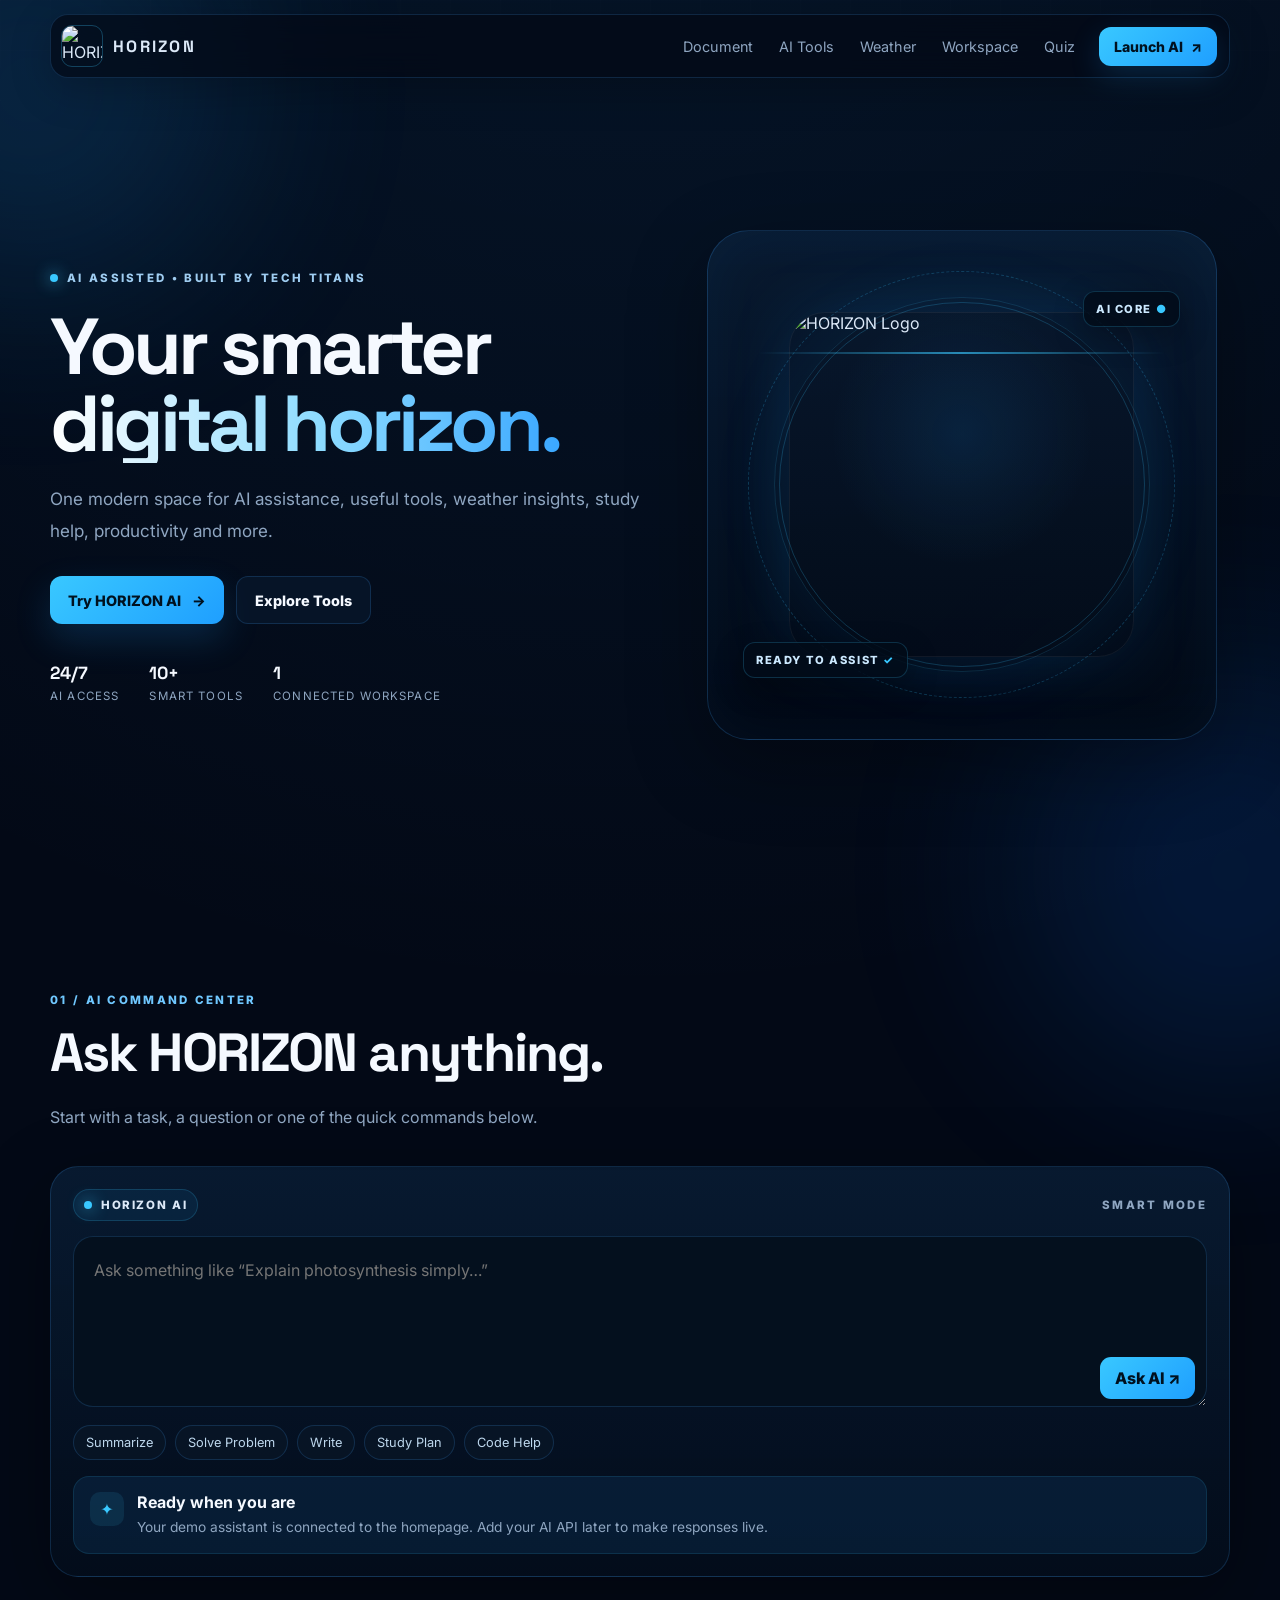
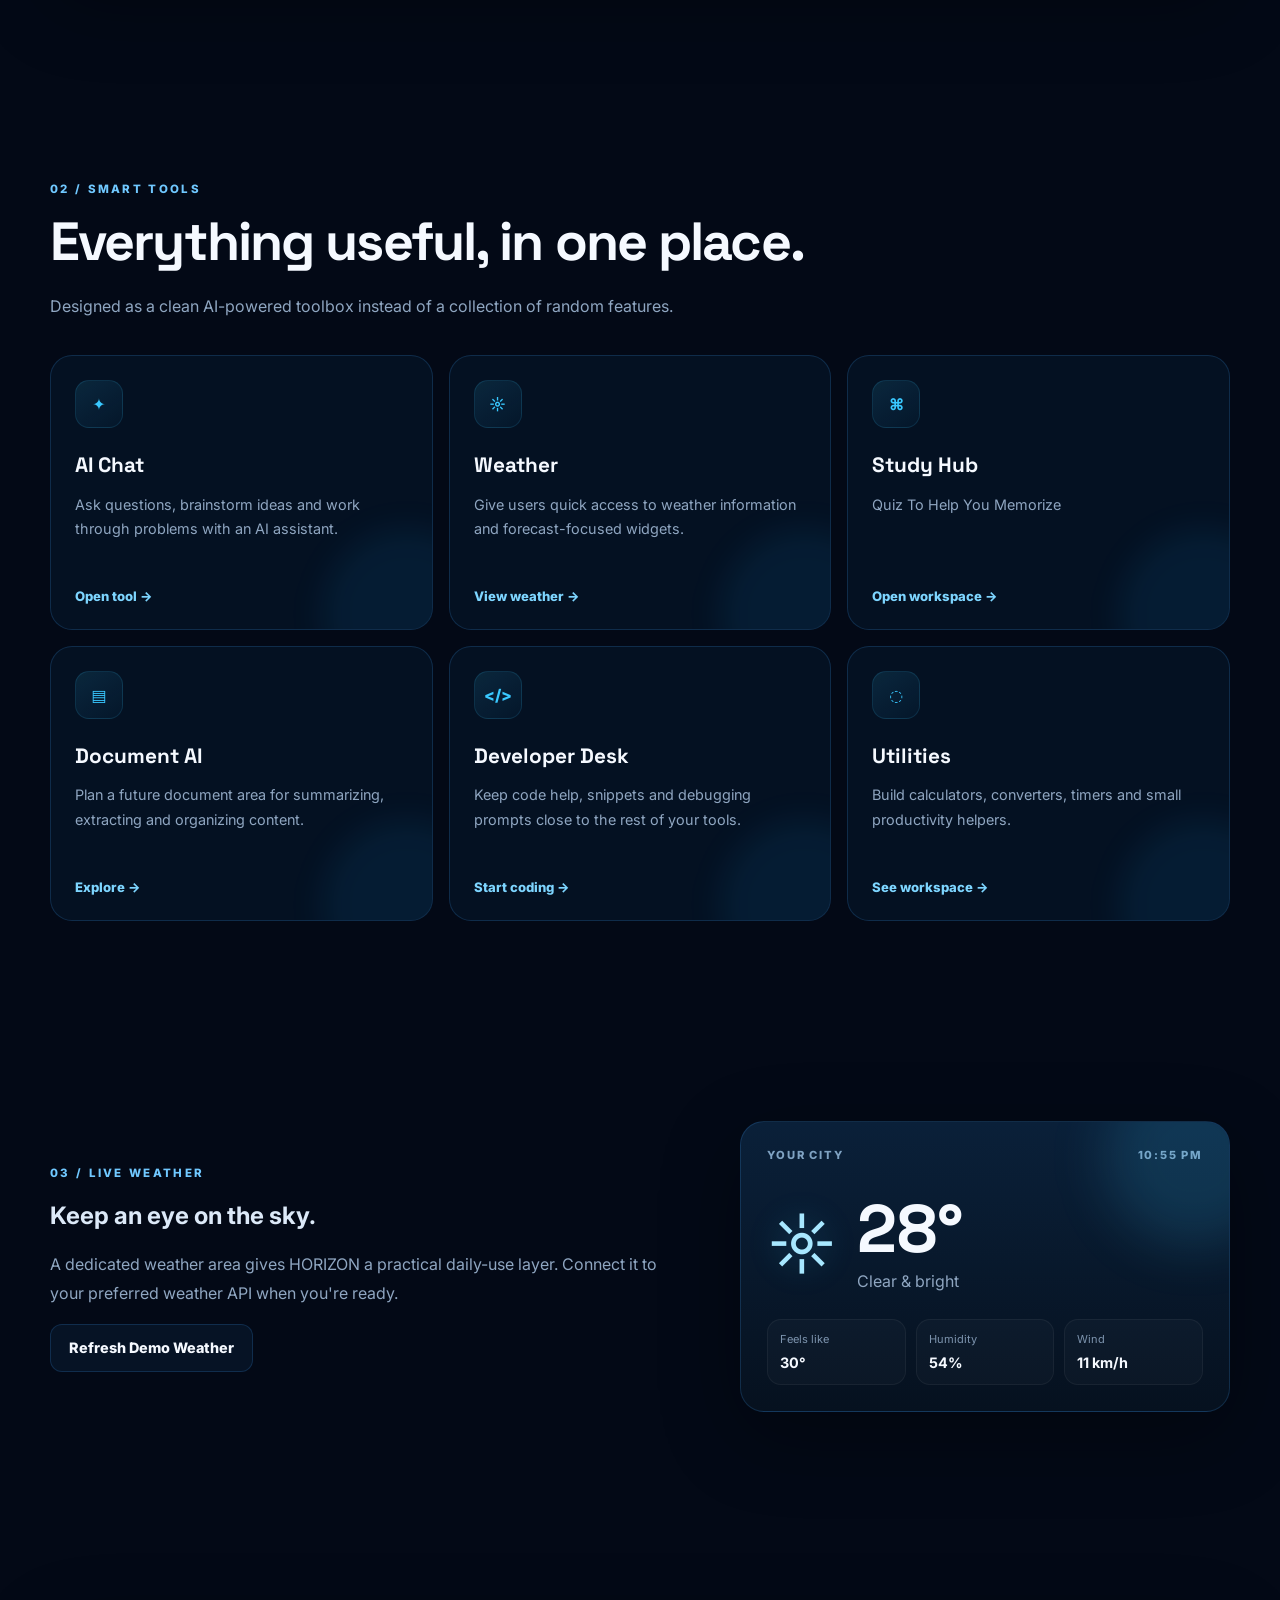
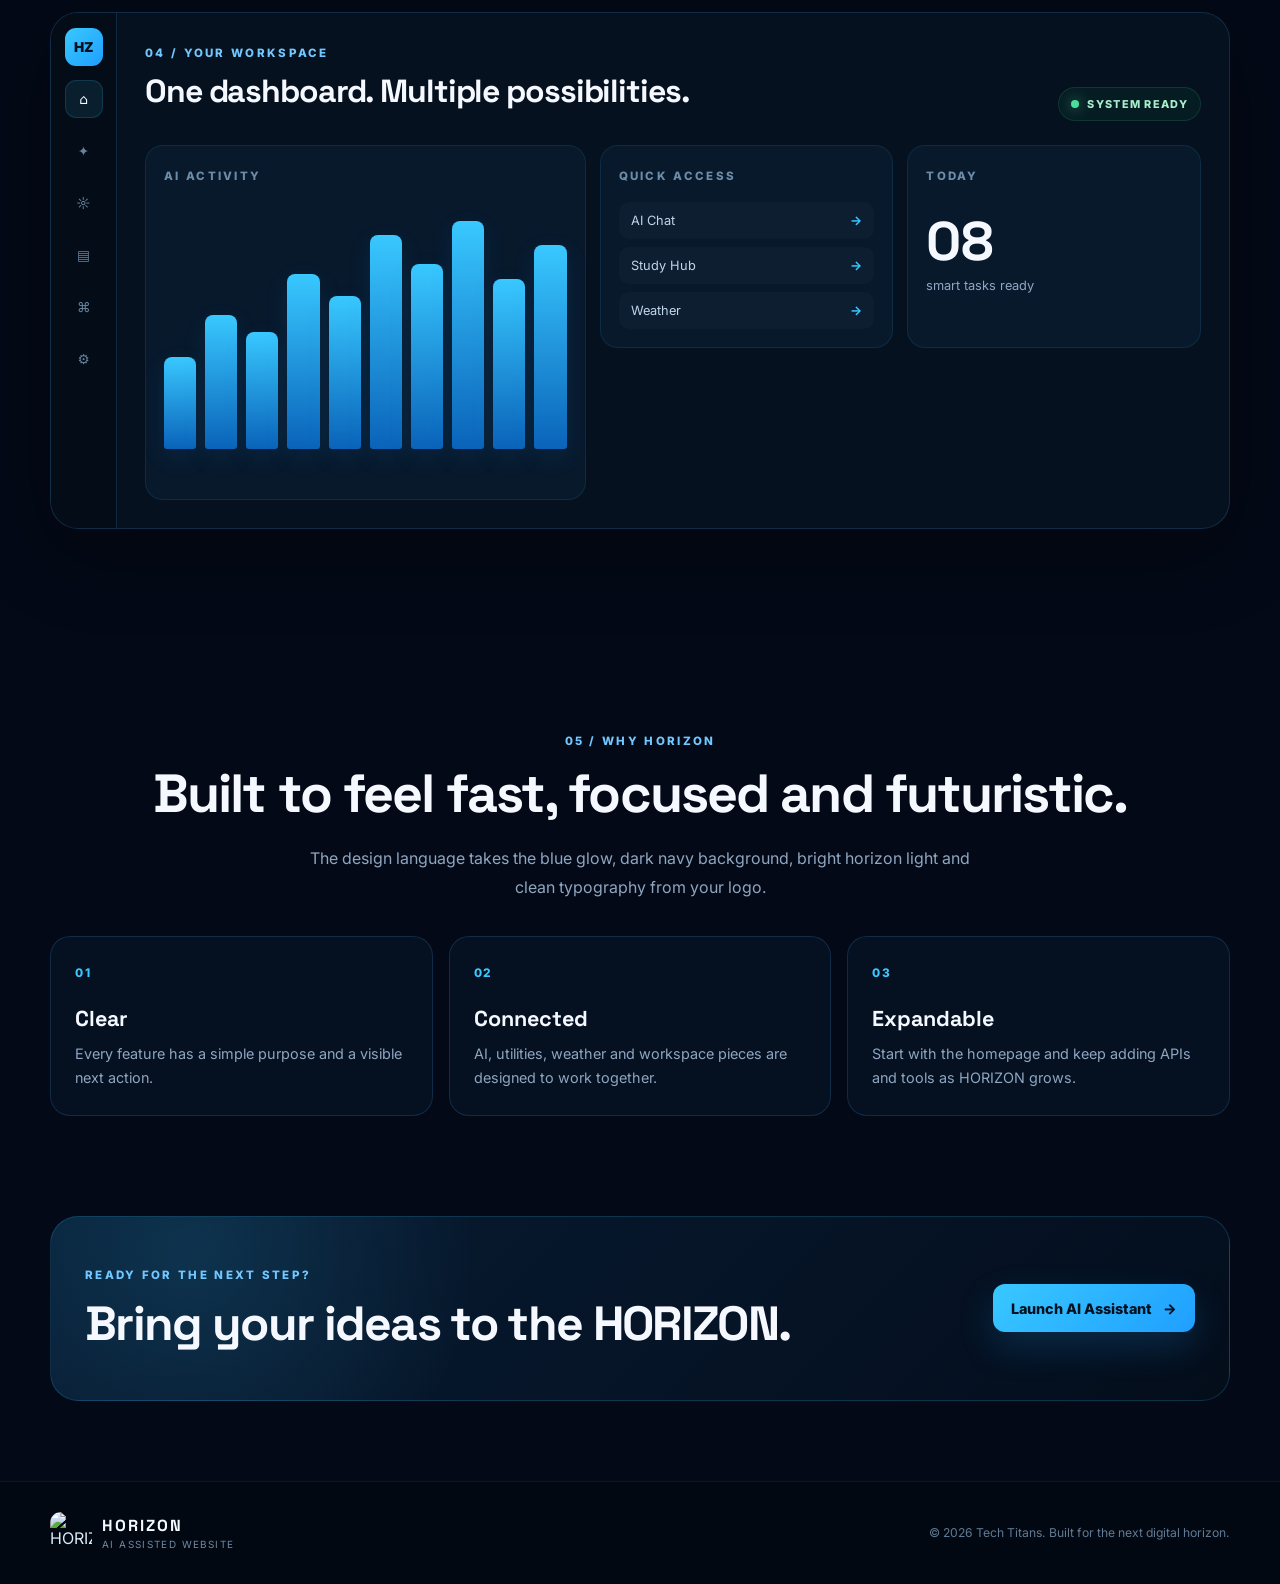
==== index.html @ b5a22b56 "Add files via upload" ====
<!DOCTYPE html>
<html lang="en">
<head>
  <meta charset="UTF-8">
  <meta name="viewport" content="width=device-width, initial-scale=1.0">

  <meta
    name="description"
    content="HORIZON — AI Assisted Website by Tech Titans."
  >

  <title>HORIZON | AI Assisted Website</title>

  <link rel="preconnect" href="https://fonts.googleapis.com">
  <link rel="preconnect" href="https://fonts.gstatic.com" crossorigin>

  <link
    href="https://fonts.googleapis.com/css2?family=Inter:wght@400;500;600;700;800&family=Space+Grotesk:wght@500;600;700&display=swap"
    rel="stylesheet"
  >
  <link rel="icon" type="image/x-icon" href="/Skill Mela/Homepage/Images/Logo.jpg">

  <link rel="stylesheet" href="style.css">
</head>

<body>

  <!-- Background -->
  <div class="page-glow glow-one"></div>
  <div class="page-glow glow-two"></div>
  <div class="grid-overlay"></div>

  <!-- NAVBAR -->
  <header class="navbar">

    <a href="#home" class="brand">
      <img
        src="/Skill Mela/Homepage/Images/Logo.jpg"
        alt="HORIZON Logo"
      >

      <span class="brand-name">
        HORIZON
      </span>
    </a>

    <nav class="nav-links" id="navLinks">

      <a href="/Skill Mela/Document AI/Document.html">Document</a>

      <a href="/Skill Mela/Utilities/Utilities.html">
        AI Tools
      </a>

      <a href="/Skill Mela/Weather/Weather.html">
        Weather
      </a>

      <a href="/Skill Mela/Developer Desk/developer-desk.html">
        Workspace
      </a>

      <a href="/Skill Mela/Study AI/Study.html">
        Quiz
      </a>

    </nav>

    <a href="#assistant" class="nav-cta">
      Launch AI <span>↗</span>
    </a>

    <button
      class="menu-btn"
      id="menuBtn"
      aria-label="Open Menu"
      aria-expanded="false"
    >
      ☰
    </button>

  </header>


  <main>

    <!-- HERO -->
    <section class="hero section-shell" id="home">

      <div class="hero-copy reveal">

        <div class="eyebrow">
          <span class="status-dot"></span>
          AI ASSISTED • BUILT BY TECH TITANS
        </div>

        <h1>
          Your smarter
          <span>digital horizon.</span>
        </h1>

        <p class="hero-text">

          One modern space for AI assistance,
          useful tools, weather insights,
          study help, productivity and more.

        </p>

        <div class="hero-actions">

          <a href="/Skill Mela/ChatBot/ChatBot.html" class="primary-btn">
            Try HORIZON AI
            <span>→</span>
          </a>

          <a href="#tools" class="ghost-btn">
            Explore Tools
          </a>

        </div>

        <div class="mini-stats">

          <div>
            <strong>24/7</strong>
            <span>AI access</span>
          </div>

          <div>
            <strong>10+</strong>
            <span>smart tools</span>
          </div>

          <div>
            <strong>1</strong>
            <span>connected workspace</span>
          </div>

        </div>

      </div>


      <!-- HERO LOGO -->
      <div class="hero-visual reveal delay-1">

        <div class="logo-card">

          <div class="logo-ring ring-one"></div>
          <div class="logo-ring ring-two"></div>

          <img
            src="/Skill Mela/Homepage/Images/Logo.jpg"
            alt="HORIZON Logo"
            class="hero-logo"
          >

          <div class="scan-line"></div>

          <div class="floating-chip chip-top">
            AI CORE <span>●</span>
          </div>

          <div class="floating-chip chip-bottom">
            READY TO ASSIST <span>✓</span>
          </div>

        </div>

      </div>

    </section>


    <!-- AI ASSISTANT -->
    <section class="command-section section-shell" id="assistant">

      <div class="section-heading reveal">

        <span class="section-kicker">
          01 / AI COMMAND CENTER
        </span>

        <h2>
          Ask HORIZON anything.
        </h2>

        <p>
          Start with a task, a question or
          one of the quick commands below.
        </p>

      </div>


      <div class="assistant-card reveal">

        <div class="assistant-top">

          <div class="assistant-badge">

            <span class="pulse-dot"></span>

            HORIZON AI

          </div>

          <span class="model-label">
            SMART MODE
          </span>

        </div>


        <div class="prompt-box">

          <textarea
            id="promptInput"
            rows="3"
            placeholder="Ask something like “Explain photosynthesis simply…”"
          ></textarea>

          <button class="ask-btn" id="askBtn">
            Ask AI <span>↗</span>
          </button>

        </div>


        <div class="quick-prompts">

          <button data-prompt="Summarize a topic for me">
            Summarize
          </button>

          <button data-prompt="Help me solve a math problem">
            Solve Problem
          </button>

          <button data-prompt="Write a professional email">
            Write
          </button>

          <button data-prompt="Generate a study plan">
            Study Plan
          </button>

          <button data-prompt="Explain code line by line">
            Code Help
          </button>

        </div>


        <div class="response-box" id="responseBox">

          <div class="response-icon">
            ✦
          </div>

          <div>

            <strong>
              Ready when you are
            </strong>

            <p>
              Your demo assistant is connected to
              the homepage. Add your AI API later
              to make responses live.
            </p>

          </div>

        </div>

      </div>

    </section>


    <!-- TOOLS -->
    <section class="tools-section section-shell" id="tools">

      <div class="section-heading reveal">

        <span class="section-kicker">
          02 / SMART TOOLS
        </span>

        <h2>
          Everything useful, in one place.
        </h2>

        <p>
          Designed as a clean AI-powered toolbox
          instead of a collection of random features.
        </p>

      </div>


      <div class="tool-grid">

        <article class="tool-card reveal">

          <div class="tool-icon">
            ✦
          </div>

          <h3>
            AI Chat
          </h3>

          <p>
            Ask questions, brainstorm ideas and
            work through problems with an AI assistant.
          </p>

          <a href="/Skill Mela/ChatBot/ChatBot.html">
            Open tool →
          </a>

        </article>


        <article class="tool-card reveal delay-1">

          <div class="tool-icon">
            ☼
          </div>

          <h3>
            Weather
          </h3>

          <p>
            Give users quick access to weather
            information and forecast-focused widgets.
          </p>

          <a href="/Skill Mela/Weather/Weather.html">
            View weather →
          </a>

        </article>


        <article class="tool-card reveal delay-2">

          <div class="tool-icon">
            ⌘
          </div>

          <h3>
            Study Hub
          </h3>

          <p>
            Quiz To Help You Memorize
          </p>

          <a href="/Skill Mela/Study AI/Study.html">
            Open workspace →
          </a>

        </article>


        <article class="tool-card reveal">

          <div class="tool-icon">
            ▤
          </div>

          <h3>
            Document AI
          </h3>

          <p>
            Plan a future document area for summarizing,
            extracting and organizing content.
          </p>

          <a href="/Skill Mela/Document AI/Document.html">
            Explore →
          </a>

        </article>


        <article class="tool-card reveal delay-1">

          <div class="tool-icon">
            &lt;/&gt;
          </div>

          <h3>
            Developer Desk
          </h3>

          <p>
            Keep code help, snippets and debugging
            prompts close to the rest of your tools.
          </p>

          <a href="/Skill Mela/Developer Desk/developer-desk.html">
            Start coding →
          </a>

        </article>


        <article class="tool-card reveal delay-2">

          <div class="tool-icon">
            ◌
          </div>

          <h3>
            Utilities
          </h3>

          <p>
            Build calculators, converters, timers
            and small productivity helpers.
          </p>

          <a href="/Skill Mela/Utilities/Utilities.html">
            See workspace →
          </a>

        </article>

      </div>

    </section>


    <!-- WEATHER -->
    <section class="weather-section section-shell" id="weather">

      <div class="weather-copy reveal">

        <span class="section-kicker">
          03 / LIVE WEATHER
        </span>

        <h2>
          Keep an eye on the sky.
        </h2>

        <p>

          A dedicated weather area gives HORIZON
          a practical daily-use layer.

          Connect it to your preferred weather API
          when you're ready.

        </p>

        <button class="outline-btn" id="weatherDemoBtn">
          Refresh Demo Weather
        </button>

      </div>


      <div class="weather-card reveal delay-1">

        <div class="weather-top">

          <span>
            YOUR CITY
          </span>

          <span id="weatherTime">
            07:29 AM
          </span>

        </div>


        <div class="weather-main">

          <div class="weather-symbol">
            ☼
          </div>

          <div>

            <strong id="tempValue">
              28°
            </strong>

            <p id="conditionValue">
              Clear & bright
            </p>

          </div>

        </div>


        <div class="weather-meta">

          <div>

            <span>
              Feels like
            </span>

            <strong>
              30°
            </strong>

          </div>

          <div>

            <span>
              Humidity
            </span>

            <strong>
              54%
            </strong>

          </div>

          <div>

            <span>
              Wind
            </span>

            <strong>
              11 km/h
            </strong>

          </div>

        </div>

      </div>

    </section>


    <!-- WORKSPACE -->
    <section class="workspace-section section-shell" id="workspace">

      <div class="workspace-panel reveal">


        <div class="workspace-sidebar">

          <div class="workspace-brand">
            HZ
          </div>

          <span class="active">
            ⌂
          </span>

          <span>
            ✦
          </span>

          <span>
            ☼
          </span>

          <span>
            ▤
          </span>

          <span>
            ⌘
          </span>

          <span>
            ⚙
          </span>

        </div>


        <div class="workspace-main">

          <div class="workspace-head">

            <div>

              <span class="section-kicker">
                04 / YOUR WORKSPACE
              </span>

              <h2>
                One dashboard.
                Multiple possibilities.
              </h2>

            </div>

            <div class="live-pill">

              <span></span>

              SYSTEM READY

            </div>

          </div>


          <div class="workspace-grid">


            <div class="dashboard-card large">

              <span class="dashboard-label">
                AI ACTIVITY
              </span>

              <div class="activity-bars">

                <i style="height:38%"></i>
                <i style="height:55%"></i>
                <i style="height:48%"></i>
                <i style="height:72%"></i>
                <i style="height:63%"></i>
                <i style="height:88%"></i>
                <i style="height:76%"></i>
                <i style="height:94%"></i>
                <i style="height:70%"></i>
                <i style="height:84%"></i>

              </div>

            </div>


            <div class="dashboard-card">

              <span class="dashboard-label">
                QUICK ACCESS
              </span>

              <div class="quick-list">

                <span>
                  AI Chat
                  <b>→</b>
                </span>

                <span>
                  Study Hub
                  <b>→</b>
                </span>

                <span>
                  Weather
                  <b>→</b>
                </span>

              </div>

            </div>


            <div class="dashboard-card">

              <span class="dashboard-label">
                TODAY
              </span>

              <strong class="big-number">
                08
              </strong>

              <p>
                smart tasks ready
              </p>

            </div>


          </div>

        </div>

      </div>

    </section>


    <!-- ABOUT -->
    <section class="about-section section-shell" id="about">

      <div class="section-heading centered reveal">

        <span class="section-kicker">
          05 / WHY HORIZON
        </span>

        <h2>
          Built to feel fast,
          focused and futuristic.
        </h2>

        <p>

          The design language takes the blue glow,
          dark navy background, bright horizon light
          and clean typography from your logo.

        </p>

      </div>


      <div class="principles">

        <div class="principle-card reveal">

          <span>
            01
          </span>

          <h3>
            Clear
          </h3>

          <p>
            Every feature has a simple purpose
            and a visible next action.
          </p>

        </div>


        <div class="principle-card reveal delay-1">

          <span>
            02
          </span>

          <h3>
            Connected
          </h3>

          <p>
            AI, utilities, weather and workspace
            pieces are designed to work together.
          </p>

        </div>


        <div class="principle-card reveal delay-2">

          <span>
            03
          </span>

          <h3>
            Expandable
          </h3>

          <p>
            Start with the homepage and keep adding
            APIs and tools as HORIZON grows.
          </p>

        </div>

      </div>

    </section>


    <!-- CTA -->
    <section class="final-cta section-shell reveal">

      <div>

        <span class="section-kicker">
          READY FOR THE NEXT STEP?
        </span>

        <h2>
          Bring your ideas
          to the HORIZON.
        </h2>

      </div>

      <a href="#assistant" class="primary-btn">
        Launch AI Assistant
        <span>→</span>
      </a>

    </section>

  </main>


  <!-- FOOTER -->
  <footer class="footer">

    <div class="footer-inner">

      <div class="footer-brand">

        <img
          src="assets/horizon-logo.jpeg"
          alt="HORIZON Logo"
        >

        <div>

          <strong>
            HORIZON
          </strong>

          <span>
            AI ASSISTED WEBSITE
          </span>

        </div>

      </div>


      <p>
        © 2026 Tech Titans.
        Built for the next digital horizon.
      </p>

    </div>

  </footer>


  <script src="script.js"></script>

</body>
</html>
---- style.css ----
:root {
  --navy: #030916;
  --navy-2: #071426;
  --navy-3: #0a1b31;

  --panel: rgba(8, 24, 45, 0.78);
  --panel-solid: #091a30;

  --blue: #1f9fff;
  --blue-2: #39c8ff;
  --blue-dark: #0a63b9;

  --white: #f5f9ff;
  --text: #dce9f8;
  --muted: #8fa6c1;

  --line: rgba(68, 166, 255, 0.18);

  --shadow:
    0 24px 80px rgba(0, 0, 0, 0.32);
}


* {
  box-sizing: border-box;
}


html {
  scroll-behavior: smooth;
}


body {
  margin: 0;

  font-family:
    Inter,
    system-ui,
    -apple-system,
    BlinkMacSystemFont,
    "Segoe UI",
    sans-serif;

  background:
    radial-gradient(
      circle at 50% -10%,
      rgba(31, 159, 255, 0.10),
      transparent 28%
    ),
    var(--navy);

  color: var(--text);

  overflow-x: hidden;
}


a {
  text-decoration: none;
  color: inherit;
}


button,
textarea {
  font: inherit;
}


button {
  cursor: pointer;
}


/* BACKGROUND */

.page-glow {
  position: fixed;

  width: 420px;
  height: 420px;

  border-radius: 50%;

  filter: blur(100px);

  opacity: 0.15;

  pointer-events: none;

  z-index: -2;
}


.glow-one {
  background: var(--blue);

  top: -120px;
  left: -180px;
}


.glow-two {
  background: #0e73ff;

  bottom: -180px;
  right: -160px;
}


.grid-overlay {
  position: fixed;

  inset: 0;

  z-index: -3;

  opacity: 0.35;

  pointer-events: none;

  background-image:
    linear-gradient(
      rgba(255,255,255,0.025) 1px,
      transparent 1px
    ),
    linear-gradient(
      90deg,
      rgba(255,255,255,0.025) 1px,
      transparent 1px
    );

  background-size: 50px 50px;

  mask-image:
    linear-gradient(
      to bottom,
      black,
      transparent 90%
    );
}


/* NAVBAR */

.navbar {
  position: sticky;

  top: 0;

  z-index: 50;

  display: flex;

  align-items: center;

  gap: 24px;

  width: min(
    1180px,
    calc(100% - 32px)
  );

  margin: 14px auto 0;

  padding: 10px 12px 10px 10px;

  border:
    1px solid var(--line);

  border-radius: 18px;

  background:
    rgba(3, 9, 22, 0.72);

  backdrop-filter:
    blur(18px);

  box-shadow:
    0 12px 40px rgba(0,0,0,0.22);
}


.brand {
  display: flex;

  align-items: center;

  gap: 10px;

  min-width: max-content;
}


.brand img {
  width: 42px;
  height: 42px;

  border-radius: 11px;

  object-fit: cover;

  border:
    1px solid rgba(
      57,
      200,
      255,
      0.28
    );
}


.brand-name {
  font-family:
    "Space Grotesk",
    sans-serif;

  font-size: 1.02rem;

  font-weight: 700;

  letter-spacing: 0.14em;
}


.nav-links {
  display: flex;

  align-items: center;

  gap: 26px;

  margin-left: auto;
}


.nav-links a {
  font-size: 0.9rem;

  color: var(--muted);

  transition: 0.25s ease;
}


.nav-links a:hover {
  color: var(--white);
}


.nav-cta {
  display: inline-flex;

  align-items: center;

  gap: 8px;

  padding: 11px 15px;

  border-radius: 12px;

  color: #00111f;

  background:
    linear-gradient(
      135deg,
      var(--blue-2),
      var(--blue)
    );

  font-weight: 800;

  font-size: 0.88rem;

  box-shadow:
    0 10px 30px
    rgba(31, 159, 255, 0.18);
}


.menu-btn {
  display: none;

  margin-left: auto;

  border: 0;

  background: none;

  color: var(--white);

  font-size: 1.35rem;
}


/* GENERAL */

.section-shell {
  width:
    min(
      1180px,
      calc(100% - 32px)
    );

  margin: 0 auto;
}


/* HERO */

.hero {
  min-height:
    calc(100vh - 90px);

  display: grid;

  grid-template-columns:
    1.05fr
    0.95fr;

  align-items: center;

  gap: 50px;

  padding:
    78px
    0
    75px;
}


.eyebrow,
.section-kicker,
.model-label,
.dashboard-label {
  font-size: 0.72rem;

  font-weight: 800;

  letter-spacing: 0.20em;

  text-transform: uppercase;
}


.eyebrow {
  display: inline-flex;

  align-items: center;

  gap: 9px;

  color: #9fcdf1;
}


.status-dot,
.pulse-dot,
.live-pill span {
  width: 8px;

  height: 8px;

  border-radius: 50%;

  background:
    var(--blue-2);

  box-shadow:
    0 0 16px
    var(--blue-2);
}


.hero h1 {
  margin:
    22px 0
    20px;

  max-width: 720px;

  font-family:
    "Space Grotesk",
    sans-serif;

  font-size:
    clamp(
      3.2rem,
      6.2vw,
      6.3rem
    );

  line-height: 0.98;

  letter-spacing:
    -0.055em;

  color:
    var(--white);
}


.hero h1 span {
  display: block;

  background:
    linear-gradient(
      90deg,
      #ffffff 0%,
      #8edcff 45%,
      #1e96ff 100%
    );

  -webkit-background-clip:
    text;

  background-clip:
    text;

  color: transparent;
}


.hero-text {
  max-width: 650px;

  color:
    var(--muted);

  font-size:
    1.07rem;

  line-height:
    1.85;
}


.hero-actions {
  display: flex;

  gap: 12px;

  flex-wrap: wrap;

  margin-top: 30px;
}


.primary-btn,
.ghost-btn,
.outline-btn {
  display: inline-flex;

  align-items: center;

  justify-content: center;

  gap: 11px;

  min-height: 48px;

  padding:
    0 18px;

  border-radius: 12px;

  font-weight: 800;

  font-size: 0.9rem;

  transition:
    transform 0.25s ease,
    box-shadow 0.25s ease,
    border-color 0.25s ease;
}


.primary-btn {
  background:
    linear-gradient(
      135deg,
      var(--blue-2),
      var(--blue)
    );

  color:
    #00111f;

  box-shadow:
    0 15px 36px
    rgba(31, 159, 255, 0.18);
}


.primary-btn:hover {
  transform:
    translateY(-2px);

  box-shadow:
    0 18px 45px
    rgba(31, 159, 255, 0.28);
}


.ghost-btn,
.outline-btn {
  border:
    1px solid var(--line);

  color:
    var(--white);

  background:
    rgba(9, 25, 47, 0.65);
}


.ghost-btn:hover,
.outline-btn:hover {
  transform:
    translateY(-2px);

  border-color:
    rgba(57, 200, 255, 0.45);
}


.mini-stats {
  display: flex;

  gap: 30px;

  margin-top: 38px;
}


.mini-stats div {
  display: grid;

  gap: 5px;
}


.mini-stats strong {
  font-family:
    "Space Grotesk",
    sans-serif;

  font-size: 1.1rem;

  color:
    var(--white);
}


.mini-stats span {
  font-size: 0.72rem;

  color:
    var(--muted);

  text-transform: uppercase;

  letter-spacing:
    0.10em;
}


/* HERO LOGO */

.hero-visual {
  display: flex;

  justify-content: center;
}


.logo-card {
  position: relative;

  width:
    min(
      510px,
      100%
    );

  aspect-ratio: 1 / 1;

  display: grid;

  place-items: center;

  border:
    1px solid
    rgba(
      62,
      164,
      255,
      0.22
    );

  border-radius: 42px;

  background:
    radial-gradient(
      circle at 50% 40%,
      rgba(31,159,255,0.11),
      transparent 33%
    ),
    linear-gradient(
      180deg,
      rgba(10,28,51,0.85),
      rgba(2,9,21,0.94)
    );

  box-shadow:
    var(--shadow),
    inset 0 0 60px
    rgba(31,159,255,0.05);

  overflow: hidden;
}


.logo-card::before {
  content: "";

  position: absolute;

  inset: 13%;

  border-radius: 50%;

  border:
    1px solid
    rgba(
      57,
      200,
      255,
      0.15
    );

  box-shadow:
    0 0 70px
    rgba(31,159,255,0.08);
}


.logo-ring {
  position: absolute;

  border-radius: 50%;

  border:
    1px solid
    rgba(
      57,
      200,
      255,
      0.22
    );
}


.ring-one {
  width: 72%;

  height: 72%;

  animation:
    spin 18s linear infinite;
}


.ring-two {
  width: 84%;

  height: 84%;

  border-style: dashed;

  animation:
    spin 25s linear infinite reverse;
}


.hero-logo {
  position: relative;

  width: 68%;

  max-width: 380px;

  aspect-ratio: 1 / 1;

  object-fit: cover;

  border-radius: 36px;

  z-index: 3;

  border:
    1px solid
    rgba(255,255,255,0.06);

  box-shadow:
    0 0 70px
    rgba(31,159,255,0.12);
}


.scan-line {
  position: absolute;

  left: 10%;

  right: 10%;

  height: 2px;

  top: 24%;

  z-index: 4;

  background:
    linear-gradient(
      90deg,
      transparent,
      var(--blue-2),
      transparent
    );

  opacity: 0.65;

  animation:
    scan 4.6s
    ease-in-out
    infinite;
}


.floating-chip {
  position: absolute;

  z-index: 5;

  padding:
    10px 12px;

  border:
    1px solid
    rgba(
      57,
      200,
      255,
      0.20
    );

  border-radius: 12px;

  background:
    rgba(
      2,
      12,
      25,
      0.82
    );

  color:
    #cce9ff;

  font-size:
    0.7rem;

  font-weight:
    800;

  letter-spacing:
    0.14em;

  box-shadow:
    0 10px 30px
    rgba(0,0,0,0.25);
}


.floating-chip span {
  color:
    var(--blue-2);
}


.chip-top {
  top: 12%;

  right: 7%;
}


.chip-bottom {
  bottom: 12%;

  left: 7%;
}


/* HEADINGS */

.command-section,
.tools-section,
.weather-section,
.workspace-section,
.about-section {
  padding:
    100px 0;
}


.section-heading {
  margin-bottom: 34px;
}


.section-heading h2,
.workspace-head h2,
.final-cta h2 {
  margin:
    10px 0;

  color:
    var(--white);

  font-family:
    "Space Grotesk",
    sans-serif;

  font-size:
    clamp(
      2rem,
      4.2vw,
      3.65rem
    );

  letter-spacing:
    -0.035em;
}


.section-heading p {
  max-width: 690px;

  color:
    var(--muted);

  line-height:
    1.8;
}


.section-kicker {
  color:
    #70c8ff;
}


.centered {
  text-align: center;
}


.centered p {
  margin-inline:
    auto;
}


/* AI CARD */

.assistant-card {
  border:
    1px solid var(--line);

  border-radius:
    28px;

  padding:
    22px;

  background:
    linear-gradient(
      180deg,
      rgba(9,29,53,0.84),
      rgba(3,13,27,0.94)
    );

  box-shadow:
    var(--shadow);
}


.assistant-top {
  display:
    flex;

  justify-content:
    space-between;

  align-items:
    center;

  gap:
    10px;

  margin-bottom:
    15px;
}


.assistant-badge {
  display:
    inline-flex;

  align-items:
    center;

  gap:
    9px;

  padding:
    8px 10px;

  border-radius:
    999px;

  background:
    rgba(31,159,255,0.08);

  border:
    1px solid
    rgba(57,200,255,0.18);

  font-size:
    0.72rem;

  font-weight:
    800;

  letter-spacing:
    0.14em;
}


.model-label {
  color:
    var(--muted);
}


.prompt-box {
  position:
    relative;
}


.prompt-box textarea {
  width:
    100%;

  resize:
    vertical;

  min-height:
    145px;

  border:
    1px solid var(--line);

  border-radius:
    20px;

  outline:
    none;

  padding:
    20px
    20px
    68px;

  color:
    var(--white);

  background:
    #04101e;

  line-height:
    1.7;
}


.prompt-box textarea:focus {
  border-color:
    rgba(
      57,
      200,
      255,
      0.50
    );

  box-shadow:
    0 0 0 4px
    rgba(
      57,
      200,
      255,
      0.06
    );
}


.ask-btn {
  position:
    absolute;

  right:
    12px;

  bottom:
    12px;

  border:
    0;

  padding:
    11px 15px;

  border-radius:
    11px;

  color:
    #00111f;

  background:
    linear-gradient(
      135deg,
      var(--blue-2),
      var(--blue)
    );

  font-weight:
    800;
}


.quick-prompts {
  display:
    flex;

  flex-wrap:
    wrap;

  gap:
    9px;

  margin-top:
    14px;
}


.quick-prompts button {
  padding:
    9px 12px;

  border-radius:
    999px;

  border:
    1px solid var(--line);

  color:
    #bdd7ed;

  background:
    rgba(
      8,
      22,
      39,
      0.75
    );

  font-size:
    0.8rem;
}


.quick-prompts button:hover {
  border-color:
    rgba(
      57,
      200,
      255,
      0.42
    );

  color:
    var(--white);
}


.response-box {
  display:
    flex;

  gap:
    13px;

  align-items:
    flex-start;

  margin-top:
    16px;

  padding:
    15px 16px;

  border-radius:
    16px;

  background:
    rgba(
      14,
      48,
      83,
      0.42
    );

  border:
    1px solid
    rgba(
      57,
      200,
      255,
      0.12
    );
}


.response-icon {
  width:
    34px;

  height:
    34px;

  display:
    grid;

  place-items:
    center;

  flex: none;

  border-radius:
    10px;

  background:
    rgba(
      57,
      200,
      255,
      0.10
    );

  color:
    var(--blue-2);
}


.response-box strong {
  display:
    block;

  color:
    var(--white);

  margin-bottom:
    4px;
}


.response-box p {
  margin:
    0;

  color:
    var(--muted);

  font-size:
    0.86rem;

  line-height:
    1.6;
}


/* TOOLS */

.tool-grid {
  display:
    grid;

  grid-template-columns:
    repeat(3, 1fr);

  gap:
    16px;
}


.tool-card {
  position:
    relative;

  min-height:
    250px;

  padding:
    24px;

  border:
    1px solid var(--line);

  border-radius:
    22px;

  background:
    rgba(
      7,
      22,
      40,
      0.70
    );

  overflow:
    hidden;

  transition:
    transform 0.28s ease,
    border-color 0.28s ease,
    background 0.28s ease;
}


.tool-card::after {
  content:
    "";

  position:
    absolute;

  width:
    170px;

  height:
    170px;

  border-radius:
    50%;

  right:
    -60px;

  bottom:
    -70px;

  background:
    rgba(
      31,
      159,
      255,
      0.08
    );

  filter:
    blur(16px);
}


.tool-card:hover {
  transform:
    translateY(-5px);

  border-color:
    rgba(
      57,
      200,
      255,
      0.34
    );

  background:
    rgba(
      8,
      27,
      49,
      0.90
    );
}


.tool-icon {
  width:
    48px;

  height:
    48px;

  display:
    grid;

  place-items:
    center;

  border-radius:
    14px;

  background:
    linear-gradient(
      145deg,
      rgba(57,200,255,0.12),
      rgba(31,159,255,0.04)
    );

  color:
    var(--blue-2);

  border:
    1px solid
    rgba(
      57,
      200,
      255,
      0.13
    );

  font-weight:
    800;
}


.tool-card h3 {
  margin:
    24px 0 10px;

  color:
    var(--white);

  font-family:
    "Space Grotesk",
    sans-serif;

  font-size:
    1.3rem;
}


.tool-card p {
  color:
    var(--muted);

  line-height:
    1.7;

  font-size:
    0.9rem;

  min-height:
    78px;
}


.tool-card a {
  color:
    #7dd5ff;

  font-size:
    0.82rem;

  font-weight:
    800;
}


/* WEATHER */

.weather-section {
  display:
    grid;

  grid-template-columns:
    1.15fr
    0.85fr;

  gap:
    28px;

  align-items:
    center;
}


.weather-copy p {
  max-width:
    620px;

  color:
    var(--muted);

  line-height:
    1.8;
}


.weather-card {
  position:
    relative;

  padding:
    26px;

  border-radius:
    24px;

  border:
    1px solid var(--line);

  background:
    linear-gradient(
      180deg,
      #0a2039,
      #06111f
    );

  box-shadow:
    var(--shadow);

  overflow:
    hidden;
}


.weather-card::before {
  content:
    "";

  position:
    absolute;

  width:
    180px;

  height:
    180px;

  border-radius:
    50%;

  right:
    -55px;

  top:
    -55px;

  background:
    rgba(
      57,
      200,
      255,
      0.14
    );

  filter:
    blur(26px);
}


.weather-top,
.weather-main {
  display:
    flex;

  justify-content:
    space-between;

  align-items:
    center;
}


.weather-top {
  color:
    #7fa2c2;

  font-size:
    0.7rem;

  font-weight:
    800;

  letter-spacing:
    0.16em;
}


.weather-main {
  justify-content:
    flex-start;

  gap:
    20px;

  padding:
    34px 0 28px;
}


.weather-symbol {
  font-size:
    4.2rem;

  line-height:
    1;

  color:
    #a7e7ff;

  text-shadow:
    0 0 30px
    rgba(
      57,
      200,
      255,
      0.25
    );
}


.weather-main strong {
  display:
    block;

  font-family:
    "Space Grotesk",
    sans-serif;

  font-size:
    4.2rem;

  color:
    var(--white);

  line-height:
    1;
}


.weather-main p {
  margin:
    8px 0 0;

  color:
    var(--muted);
}


.weather-meta {
  display:
    grid;

  grid-template-columns:
    repeat(3,1fr);

  gap:
    10px;
}


.weather-meta div {
  padding:
    12px;

  border-radius:
    14px;

  background:
    rgba(
      255,
      255,
      255,
      0.025
    );

  border:
    1px solid
    rgba(
      255,
      255,
      255,
      0.05
    );
}


.weather-meta span {
  display:
    block;

  color:
    #7c93ad;

  font-size:
    0.69rem;

  margin-bottom:
    6px;
}


.weather-meta strong {
  color:
    var(--white);

  font-size:
    0.9rem;
}


/* WORKSPACE */

.workspace-panel {
  display:
    grid;

  grid-template-columns:
    66px 1fr;

  min-height:
    450px;

  border:
    1px solid var(--line);

  border-radius:
    28px;

  overflow:
    hidden;

  background:
    #06111f;

  box-shadow:
    var(--shadow);
}


.workspace-sidebar {
  display:
    flex;

  flex-direction:
    column;

  align-items:
    center;

  gap:
    14px;

  padding:
    15px 9px;

  border-right:
    1px solid var(--line);

  background:
    #040c17;
}


.workspace-sidebar span,
.workspace-brand {
  width:
    38px;

  height:
    38px;

  border-radius:
    11px;

  display:
    grid;

  place-items:
    center;

  color:
    #68839f;

  font-size:
    0.85rem;
}


.workspace-brand {
  background:
    linear-gradient(
      135deg,
      var(--blue-2),
      var(--blue)
    );

  color:
    #00111f;

  font-weight:
    900;
}


.workspace-sidebar span.active {
  background:
    rgba(
      57,
      200,
      255,
      0.10
    );

  color:
    var(--white);

  border:
    1px solid
    rgba(
      57,
      200,
      255,
      0.15
    );
}


.workspace-main {
  padding:
    28px;
}


.workspace-head {
  display:
    flex;

  align-items:
    flex-end;

  justify-content:
    space-between;

  gap:
    20px;

  margin-bottom:
    24px;
}


.workspace-head h2 {
  font-size:
    2rem;
}


.live-pill {
  display:
    inline-flex;

  align-items:
    center;

  gap:
    8px;

  padding:
    9px 12px;

  border-radius:
    999px;

  background:
    rgba(
      18,
      161,
      91,
      0.08
    );

  border:
    1px solid
    rgba(
      62,
      204,
      138,
      0.15
    );

  font-size:
    0.68rem;

  letter-spacing:
    0.12em;

  font-weight:
    800;

  color:
    #a7efcc;
}


.live-pill span {
  background:
    #4ade9c;

  box-shadow:
    0 0 14px
    rgba(
      74,
      222,
      156,
      0.7
    );
}


.workspace-grid {
  display:
    grid;

  grid-template-columns:
    1.2fr
    0.8fr
    0.8fr;

  gap:
    14px;
}


.dashboard-card {
  min-height:
    170px;

  padding:
    18px;

  border-radius:
    18px;

  border:
    1px solid
    rgba(
      57,
      200,
      255,
      0.10
    );

  background:
    #08192c;
}


.dashboard-card.large {
  grid-row:
    span 2;

  min-height:
    355px;
}


.dashboard-label {
  color:
    #6d8ca7;
}


.activity-bars {
  height:
    265px;

  display:
    flex;

  align-items:
    flex-end;

  gap:
    9px;

  padding-top:
    22px;
}


.activity-bars i {
  flex:
    1;

  display:
    block;

  border-radius:
    8px 8px 3px 3px;

  background:
    linear-gradient(
      180deg,
      var(--blue-2),
      var(--blue-dark)
    );

  box-shadow:
    0 8px 25px
    rgba(
      31,
      159,
      255,
      0.10
    );
}


.quick-list {
  display:
    grid;

  gap:
    8px;

  margin-top:
    18px;
}


.quick-list span {
  display:
    flex;

  justify-content:
    space-between;

  padding:
    11px 12px;

  border-radius:
    10px;

  background:
    rgba(
      255,
      255,
      255,
      0.02
    );

  color:
    #bfd5e9;

  font-size:
    0.8rem;
}


.quick-list b {
  color:
    var(--blue-2);
}


.big-number {
  display:
    block;

  margin-top:
    22px;

  font-family:
    "Space Grotesk",
    sans-serif;

  color:
    var(--white);

  font-size:
    3.4rem;
}


.dashboard-card p {
  margin:
    2px 0;

  color:
    var(--muted);

  font-size:
    0.8rem;
}


/* ABOUT */

.principles {
  display:
    grid;

  grid-template-columns:
    repeat(3,1fr);

  gap:
    16px;
}


.principle-card {
  padding:
    24px;

  border-radius:
    20px;

  border:
    1px solid var(--line);

  background:
    rgba(
      7,
      22,
      40,
      0.62
    );
}


.principle-card span {
  color:
    var(--blue-2);

  font-size:
    0.74rem;

  font-weight:
    800;

  letter-spacing:
    0.14em;
}


.principle-card h3 {
  margin:
    24px 0 10px;

  color:
    var(--white);

  font-family:
    "Space Grotesk",
    sans-serif;

  font-size:
    1.35rem;
}


.principle-card p {
  margin:
    0;

  color:
    var(--muted);

  line-height:
    1.7;

  font-size:
    0.9rem;
}


/* CTA */

.final-cta {
  display:
    flex;

  align-items:
    center;

  justify-content:
    space-between;

  gap:
    25px;

  padding:
    46px 34px;

  margin-bottom:
    80px;

  border-radius:
    28px;

  border:
    1px solid
    rgba(
      57,
      200,
      255,
      0.18
    );

  background:
    radial-gradient(
      circle at 12% 20%,
      rgba(
        57,
        200,
        255,
        0.14
      ),
      transparent 27%
    ),
    linear-gradient(
      135deg,
      rgba(8,30,54,0.94),
      rgba(4,14,28,0.96)
    );
}


.final-cta h2 {
  margin-bottom:
    0;

  font-size:
    clamp(
      1.8rem,
      3.8vw,
      3rem
    );
}


/* FOOTER */

.footer {
  border-top:
    1px solid
    rgba(
      255,
      255,
      255,
      0.06
    );

  background:
    #020811;
}


.footer-inner {
  width:
    min(
      1180px,
      calc(100% - 32px)
    );

  margin:
    0 auto;

  padding:
    30px 0;

  display:
    flex;

  align-items:
    center;

  justify-content:
    space-between;

  gap:
    20px;
}


.footer-brand {
  display:
    flex;

  align-items:
    center;

  gap:
    10px;
}


.footer-brand img {
  width:
    42px;

  height:
    42px;

  border-radius:
    11px;

  object-fit:
    cover;
}


.footer-brand strong {
  display:
    block;

  font-family:
    "Space Grotesk",
    sans-serif;

  letter-spacing:
    0.12em;

  color:
    var(--white);
}


.footer-brand span {
  display:
    block;

  margin-top:
    2px;

  font-size:
    0.62rem;

  letter-spacing:
    0.14em;

  color:
    #6f8aa6;
}


.footer-inner p {
  margin:
    0;

  color:
    #607a94;

  font-size:
    0.76rem;
}


/* ANIMATION */

.reveal {
  opacity:
    0;

  transform:
    translateY(22px);

  transition:
    opacity 0.7s ease,
    transform 0.7s ease;
}


.reveal.visible {
  opacity:
    1;

  transform:
    none;
}


.delay-1 {
  transition-delay:
    0.1s;
}


.delay-2 {
  transition-delay:
    0.2s;
}


@keyframes spin {

  to {
    transform:
      rotate(360deg);
  }

}


@keyframes scan {

  0%,
  100% {
    transform:
      translateY(0);

    opacity:
      0.2;
  }

  50% {
    transform:
      translateY(230px);

    opacity:
      0.9;
  }

}


/* TABLET */

@media (max-width: 980px) {

  .nav-links {
    gap:
      17px;
  }


  .hero {
    grid-template-columns:
      1fr;

    min-height:
      auto;

    padding-top:
      60px;
  }


  .hero-copy {
    order:
      1;
  }


  .hero-visual {
    order:
      2;
  }


  .logo-card {
    max-width:
      560px;
  }


  .tool-grid {
    grid-template-columns:
      repeat(2,1fr);
  }


  .weather-section {
    grid-template-columns:
      1fr;
  }


  .workspace-grid {
    grid-template-columns:
      repeat(2,1fr);
  }


  .dashboard-card.large {
    grid-column:
      span 2;

    grid-row:
      auto;

    min-height:
      240px;
  }


  .principles {
    grid-template-columns:
      1fr;
  }

}


/* MOBILE */

@media (max-width: 760px) {

  .navbar {
    width:
      calc(100% - 20px);

    border-radius:
      15px;
  }


  .brand-name {
    display:
      none;
  }


  .nav-cta {
    display:
      none;
  }


  .menu-btn {
    display:
      block;
  }


  .nav-links {
    position:
      absolute;

    left:
      10px;

    right:
      10px;

    top:
      64px;

    display:
      none;

    flex-direction:
      column;

    align-items:
      stretch;

    gap:
      0;

    border:
      1px solid var(--line);

    border-radius:
      16px;

    background:
      rgba(
        3,
        9,
        22,
        0.97
      );

    overflow:
      hidden;
  }


  .nav-links.open {
    display:
      flex;
  }


  .nav-links a {
    padding:
      14px;
  }


  .hero h1 {
    font-size:
      clamp(
        2.9rem,
        15vw,
        5rem
      );
  }


  .mini-stats {
    gap:
      18px;

    flex-wrap:
      wrap;
  }


  .tool-grid {
    grid-template-columns:
      1fr;
  }


  .workspace-panel {
    grid-template-columns:
      1fr;
  }


  .workspace-sidebar {
    display:
      none;
  }


  .workspace-main {
    padding:
      20px;
  }


  .workspace-head {
    align-items:
      flex-start;

    flex-direction:
      column;
  }


  .workspace-grid {
    grid-template-columns:
      1fr;
  }


  .dashboard-card.large {
    grid-column:
      auto;
  }


  .final-cta {
    flex-direction:
      column;

    align-items:
      flex-start;

    padding:
      34px 24px;
  }


  .footer-inner {
    flex-direction:
      column;

    align-items:
      flex-start;
  }


  .footer-inner p {
    line-height:
      1.6;
  }

}


/* SMALL MOBILE */

@media (max-width: 520px) {

  .section-shell {
    width:
      min(
        100% - 24px,
        1180px
      );
  }


  .hero {
    padding:
      48px 0;
  }


  .hero-text {
    font-size:
      0.98rem;
  }


  .hero-actions > * {
    width:
      100%;
  }


  .logo-card {
    border-radius:
      30px;
  }


  .hero-logo {
    width:
      74%;

    border-radius:
      26px;
  }


  .floating-chip {
    font-size:
      0.58rem;
  }


  .chip-top {
    right:
      4%;

    top:
      8%;
  }


  .chip-bottom {
    left:
      4%;

    bottom:
      8%;
  }


  .weather-main strong {
    font-size:
      3.6rem;
  }


  .weather-meta {
    grid-template-columns:
      1fr;
  }

}
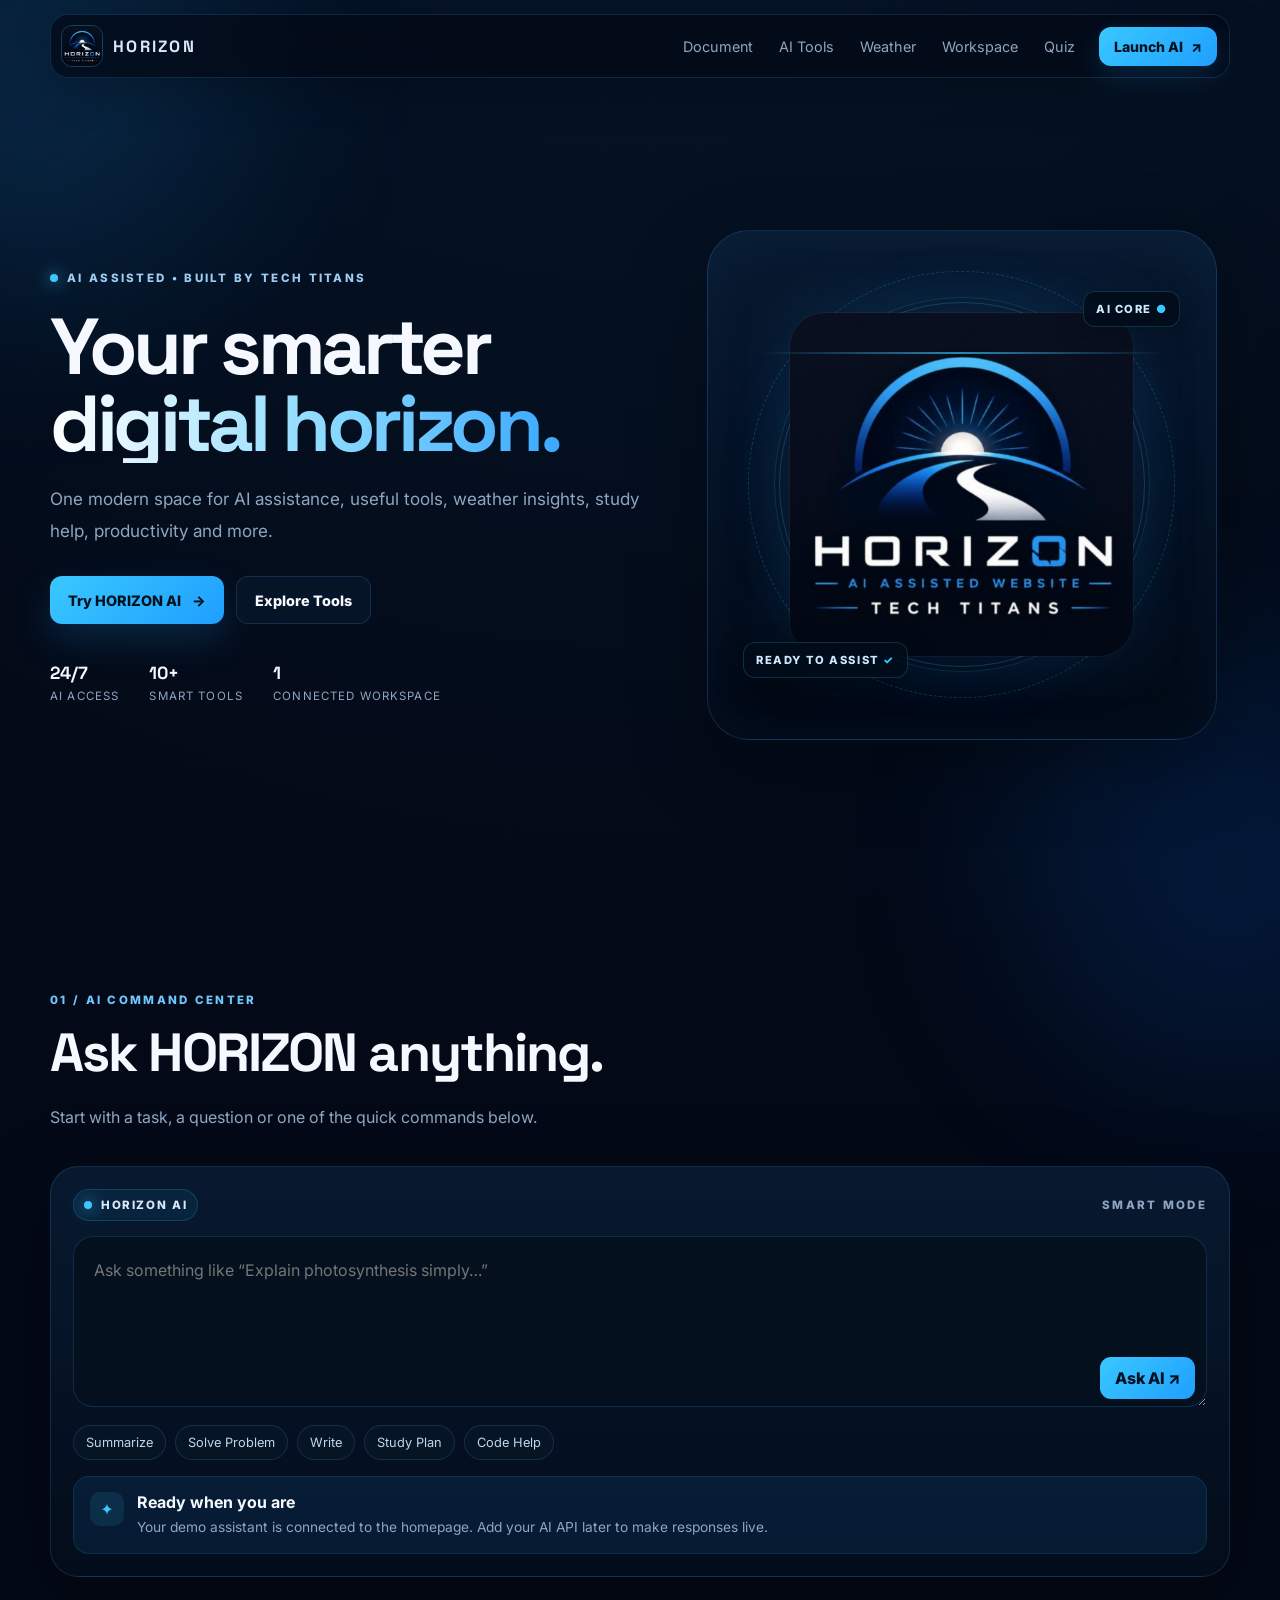
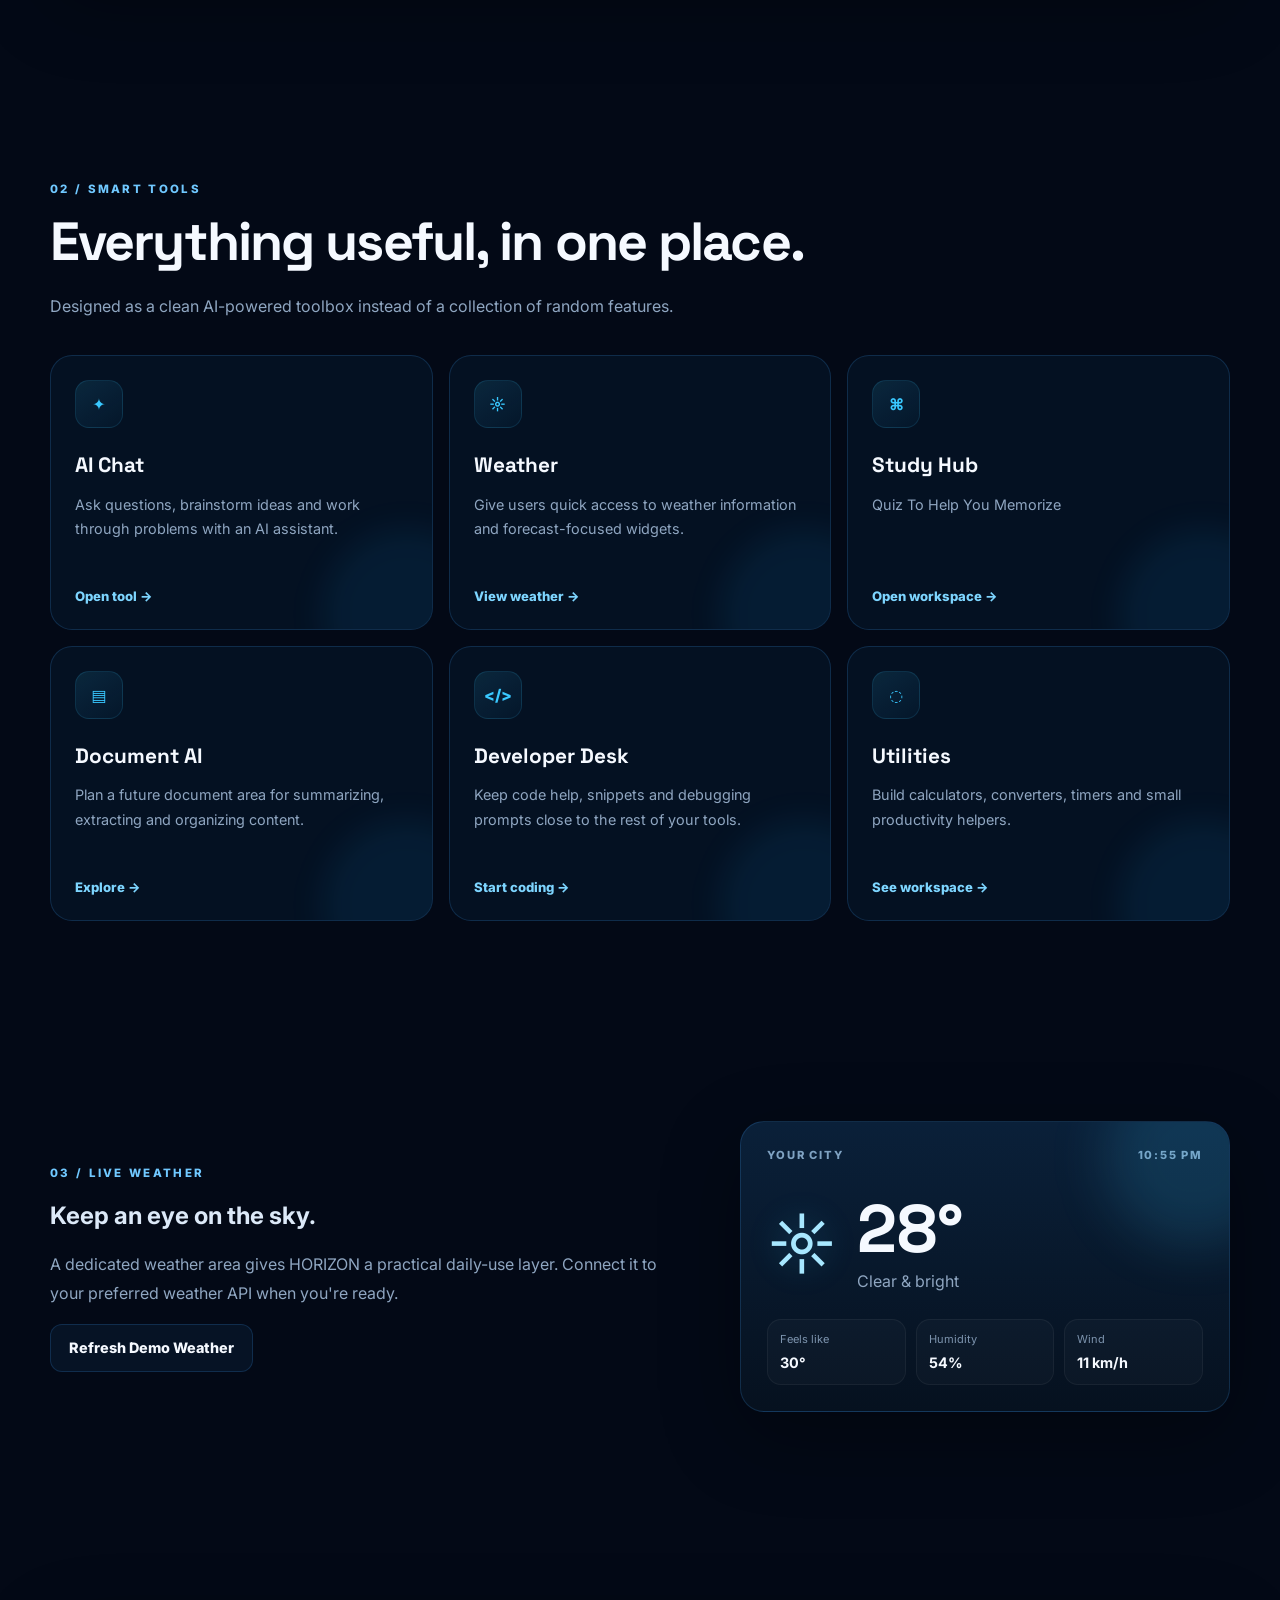
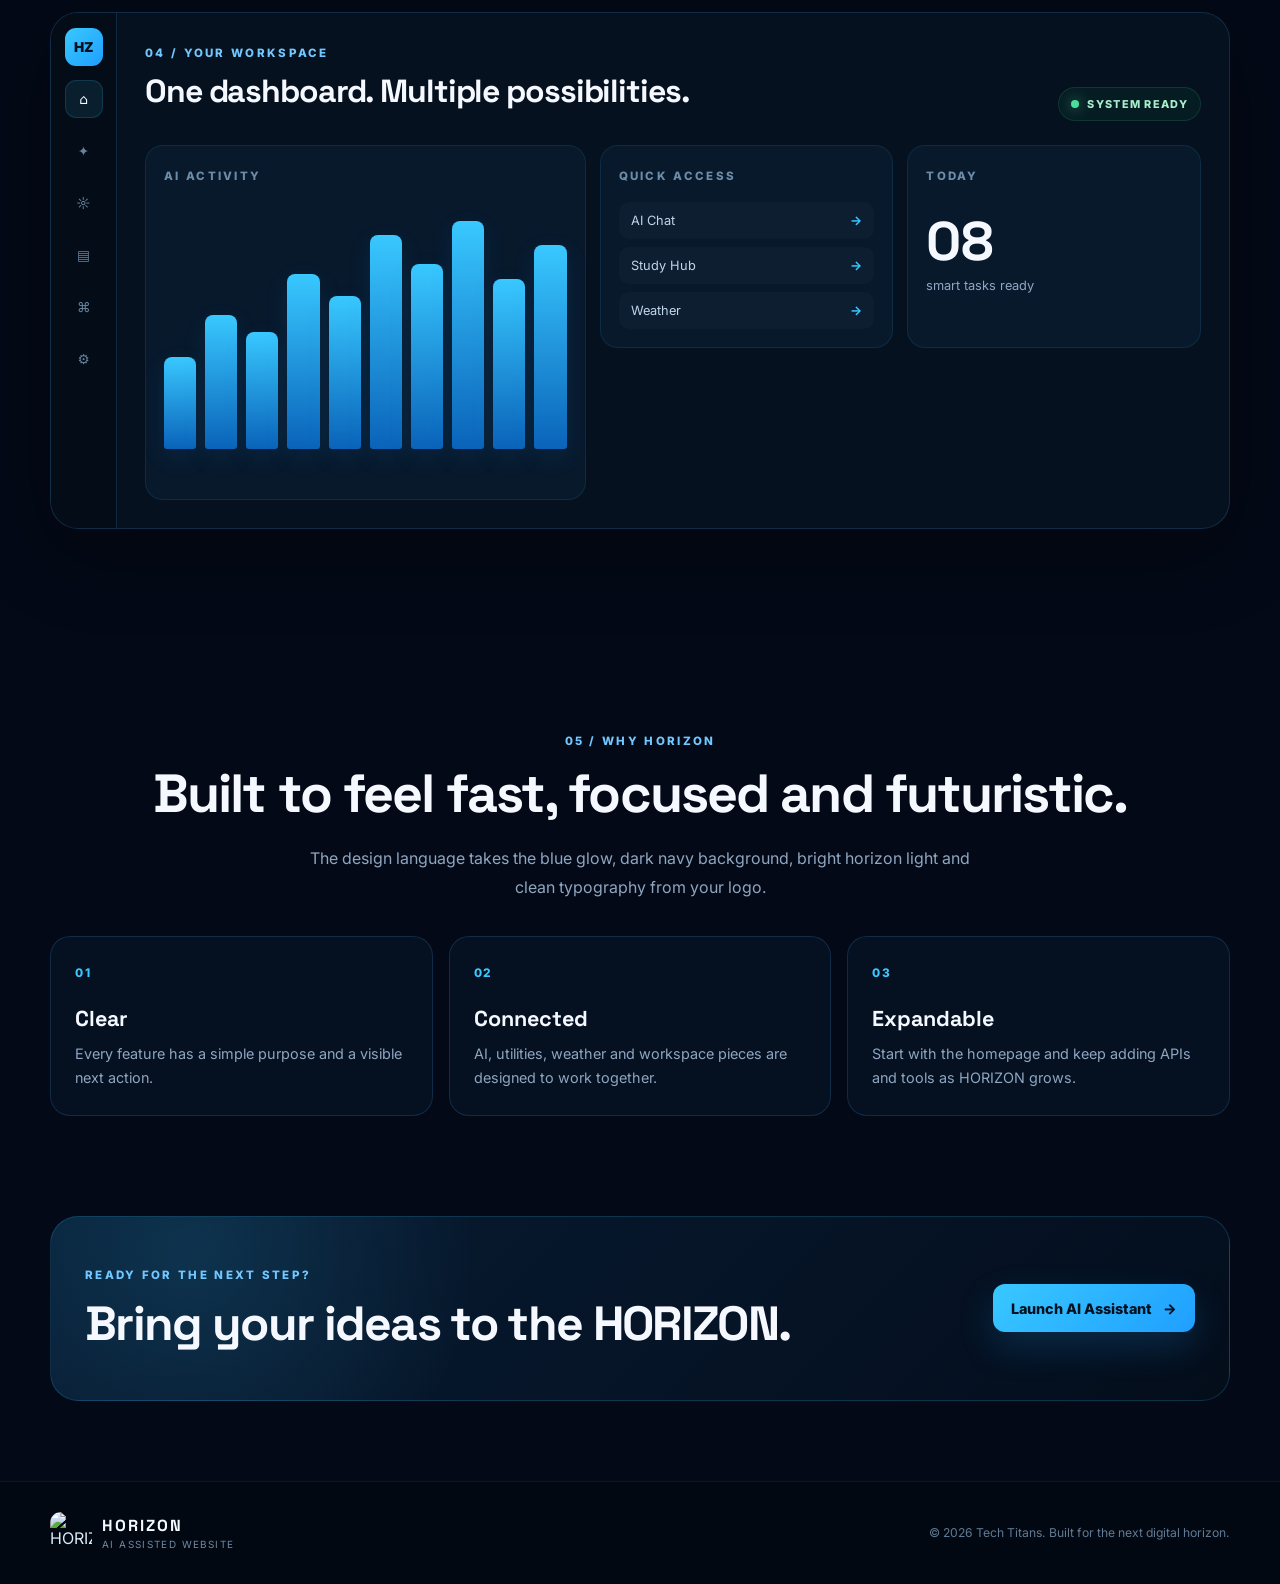
==== commit 02568bd0: "Update index.html" ====
--- a/index.html
+++ b/index.html
@@ -18,7 +18,7 @@
     href="https://fonts.googleapis.com/css2?family=Inter:wght@400;500;600;700;800&family=Space+Grotesk:wght@500;600;700&display=swap"
     rel="stylesheet"
   >
-  <link rel="icon" type="image/x-icon" href="/Skill Mela/Homepage/Images/Logo.jpg">
+  <link rel="icon" type="image/x-icon" href="Logo.jpg">
 
   <link rel="stylesheet" href="style.css">
 </head>
@@ -35,7 +35,7 @@
 
     <a href="#home" class="brand">
       <img
-        src="/Skill Mela/Homepage/Images/Logo.jpg"
+        src="Logo.jpg"
         alt="HORIZON Logo"
       >
 
@@ -46,27 +46,27 @@
 
     <nav class="nav-links" id="navLinks">
 
-      <a href="/Skill Mela/Document AI/Document.html">Document</a>
-
-      <a href="/Skill Mela/Utilities/Utilities.html">
+      <a href="Document.html">Document</a>
+
+      <a href="Utilities.html">
         AI Tools
       </a>
 
-      <a href="/Skill Mela/Weather/Weather.html">
+      <a href="Weather.html">
         Weather
       </a>
 
-      <a href="/Skill Mela/Developer Desk/developer-desk.html">
+      <a href="developer-desk.html">
         Workspace
       </a>
 
-      <a href="/Skill Mela/Study AI/Study.html">
+      <a href="Study.html">
         Quiz
       </a>
 
     </nav>
 
-    <a href="#assistant" class="nav-cta">
+    <a href="ChatBot.html" class="nav-cta">
       Launch AI <span>↗</span>
     </a>
 
@@ -151,7 +151,7 @@
           <div class="logo-ring ring-two"></div>
 
           <img
-            src="/Skill Mela/Homepage/Images/Logo.jpg"
+            src="Logo.jpg"
             alt="HORIZON Logo"
             class="hero-logo"
           >
@@ -848,4 +848,4 @@
   <script src="script.js"></script>
 
 </body>
-</html>+</html>
